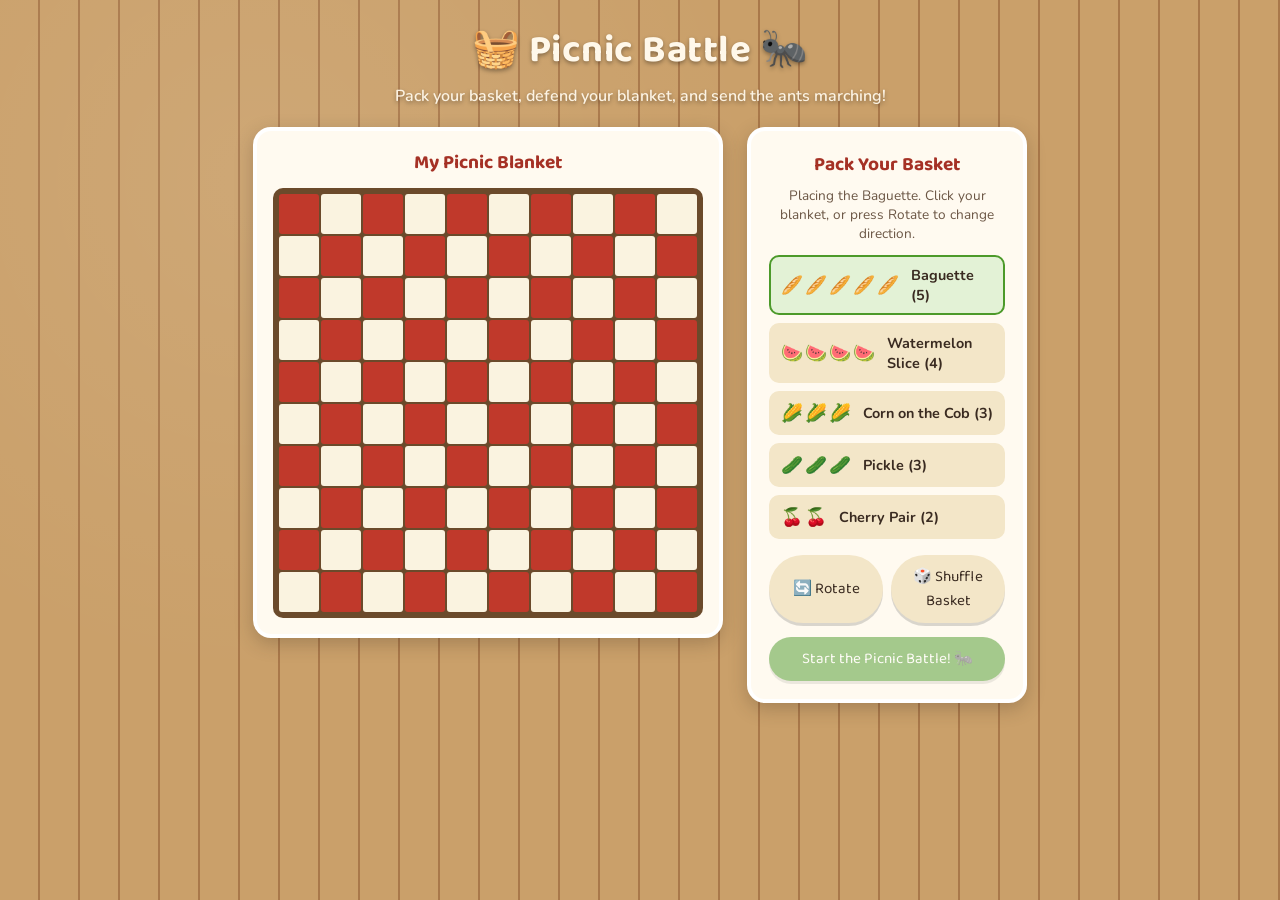
==== index.html @ 6960a605 "Add Picnic Battle: a picnic-themed Battleship game vs AI Solo player vs computer opponent, static HT" ====
<!doctype html>
<html lang="en">
<head>
  <meta charset="UTF-8" />
  <meta name="viewport" content="width=device-width, initial-scale=1.0" />
  <title>Picnic Battle</title>
  <link rel="icon" href="data:image/svg+xml,<svg xmlns=%22http://www.w3.org/2000/svg%22 viewBox=%220 0 100 100%22><text y=%22.9em%22 font-size=%2290%22>🧺</text></svg>" />
  <link rel="preconnect" href="https://fonts.googleapis.com" />
  <link rel="preconnect" href="https://fonts.gstatic.com" crossorigin />
  <link href="https://fonts.googleapis.com/css2?family=Baloo+2:wght@500;700;800&family=Nunito:wght@400;600;700&display=swap" rel="stylesheet" />
  <link rel="stylesheet" href="css/style.css" />
</head>
<body>
  <div class="app">
    <header class="app-header">
      <h1>🧺 Picnic Battle 🐜</h1>
      <p class="tagline">Pack your basket, defend your blanket, and send the ants marching!</p>
    </header>

    <!-- ================= PLACEMENT SCREEN ================= -->
    <section id="placement-screen" class="screen">
      <div class="placement-layout">
        <div class="board-panel">
          <h2>My Picnic Blanket</h2>
          <div id="placement-board" class="board" aria-label="Your picnic blanket, place your food"></div>
        </div>

        <div class="ship-tray-panel">
          <h2>Pack Your Basket</h2>
          <p class="panel-hint" id="placement-hint">Pick a food below, then click your blanket to set it down.</p>
          <ul id="ship-tray" class="ship-tray"></ul>

          <div class="placement-controls">
            <button id="rotate-btn" class="btn" type="button">🔄 Rotate</button>
            <button id="randomize-btn" class="btn" type="button">🎲 Shuffle Basket</button>
          </div>
          <button id="start-battle-btn" class="btn btn-primary btn-block" type="button" disabled>
            Start the Picnic Battle! 🐜
          </button>
        </div>
      </div>
    </section>

    <!-- ================= BATTLE SCREEN ================= -->
    <section id="battle-screen" class="screen hidden">
      <div id="status-bar" class="status-bar">
        <span id="status-text">Your move — send in the ants!</span>
      </div>

      <div class="battle-layout">
        <div class="board-panel">
          <h2>My Picnic Blanket</h2>
          <ul id="player-fleet" class="fleet-status"></ul>
          <div id="player-board" class="board board-small" aria-label="Your picnic blanket"></div>
        </div>

        <div class="board-panel">
          <h2>Enemy Picnic Blanket</h2>
          <ul id="enemy-fleet" class="fleet-status"></ul>
          <div id="enemy-board" class="board board-small" aria-label="Enemy picnic blanket, click to attack"></div>
        </div>
      </div>

      <button id="restart-btn" class="btn btn-secondary" type="button">↺ New Picnic</button>
    </section>

    <!-- ================= GAME OVER MODAL ================= -->
    <div id="gameover-modal" class="modal hidden">
      <div class="modal-content">
        <h2 id="gameover-title"></h2>
        <p id="gameover-message"></p>
        <button id="play-again-btn" class="btn btn-primary" type="button">Play Again</button>
      </div>
    </div>

    <div id="toast-container" class="toast-container" aria-live="polite"></div>
  </div>

  <script src="js/game.js"></script>
</body>
</html>
---- css/style.css ----
/* ===================== Picnic Battle — styles ===================== */

:root {
  --gingham-red: #c0392b;
  --gingham-red-dark: #a53125;
  --gingham-cream: #faf3e0;
  --wood: #caa06a;
  --wood-dark: #a9784a;
  --ink: #3a2b21;
  --accent: #4c9a2a;
  --accent-dark: #397a1f;
  --danger: #d64545;
  --panel-bg: #fffaf0;
  --shadow: 0 6px 18px rgba(58, 43, 33, 0.25);
  font-size: 16px;
}

* {
  box-sizing: border-box;
}

body {
  margin: 0;
  min-height: 100vh;
  font-family: "Nunito", sans-serif;
  color: var(--ink);
  background:
    radial-gradient(circle at 20% 20%, rgba(255, 255, 255, 0.08), transparent 40%),
    repeating-linear-gradient(
      90deg,
      var(--wood) 0px,
      var(--wood) 38px,
      var(--wood-dark) 38px,
      var(--wood-dark) 40px
    );
  background-attachment: fixed;
}

.app {
  max-width: 1100px;
  margin: 0 auto;
  padding: 20px 16px 60px;
}

.app-header {
  text-align: center;
  color: #fff8ea;
  text-shadow: 0 2px 4px rgba(0, 0, 0, 0.35);
  margin-bottom: 20px;
}

.app-header h1 {
  font-family: "Baloo 2", sans-serif;
  font-size: 2.4rem;
  margin: 0 0 4px;
  letter-spacing: 0.5px;
}

.tagline {
  margin: 0;
  font-weight: 600;
  opacity: 0.95;
}

.screen.hidden {
  display: none;
}

/* ---------- Panels & layout ---------- */

.placement-layout,
.battle-layout {
  display: flex;
  flex-wrap: wrap;
  gap: 24px;
  justify-content: center;
  align-items: flex-start;
}

.board-panel {
  background: var(--panel-bg);
  border-radius: 18px;
  padding: 16px;
  box-shadow: var(--shadow);
  border: 4px solid #fff;
}

.board-panel h2 {
  font-family: "Baloo 2", sans-serif;
  margin: 0 0 10px;
  text-align: center;
  font-size: 1.2rem;
  color: var(--gingham-red-dark);
}

.ship-tray-panel {
  background: var(--panel-bg);
  border-radius: 18px;
  padding: 18px;
  box-shadow: var(--shadow);
  border: 4px solid #fff;
  width: 280px;
}

.ship-tray-panel h2 {
  font-family: "Baloo 2", sans-serif;
  margin: 0 0 6px;
  text-align: center;
  font-size: 1.2rem;
  color: var(--gingham-red-dark);
}

.panel-hint {
  text-align: center;
  font-size: 0.85rem;
  margin: 0 0 12px;
  min-height: 2.4em;
  color: #6b5644;
}

/* ---------- Board grid ---------- */

.board {
  --cell: 40px;
  display: grid;
  grid-template-columns: repeat(10, var(--cell));
  grid-template-rows: repeat(10, var(--cell));
  gap: 2px;
  background: #6b4a2b;
  padding: 6px;
  border-radius: 10px;
  user-select: none;
}

.board-small {
  --cell: 34px;
}

.cell {
  width: var(--cell);
  height: var(--cell);
  display: flex;
  align-items: center;
  justify-content: center;
  position: relative;
  font-size: calc(var(--cell) * 0.55);
  border: none;
  padding: 0;
  cursor: pointer;
  border-radius: 3px;
  transition: filter 0.15s ease, transform 0.1s ease;
}

.cell.checker-a {
  background: var(--gingham-red);
}

.cell.checker-b {
  background: var(--gingham-cream);
}

.cell:hover:not(.disabled):not(.attacked) {
  filter: brightness(1.12);
}

.cell.disabled,
.cell.attacked {
  cursor: default;
}

/* ship preview / placement */

.cell.ship-here {
  background: #e7c98a;
  box-shadow: inset 0 0 0 2px #b98a3e;
}

.cell.preview-ok {
  background: #bfe3a4 !important;
}

.cell.preview-bad {
  background: #f2a9a9 !important;
}

/* attack results */

.cell.miss {
  background: #d7e6ef;
}

.cell.hit {
  background: #e77c6a;
  animation: shake 0.35s ease;
}

.cell.sunk {
  background: #c65c4c;
}

.cell .mark {
  pointer-events: none;
  filter: drop-shadow(0 1px 1px rgba(0, 0, 0, 0.25));
}

.cell .mark.ant {
  font-size: calc(var(--cell) * 0.45);
}

@keyframes shake {
  0%, 100% { transform: translate(0, 0); }
  25% { transform: translate(-2px, 1px); }
  50% { transform: translate(2px, -1px); }
  75% { transform: translate(-1px, -1px); }
}

/* ---------- Ship tray (placement) ---------- */

.ship-tray {
  list-style: none;
  margin: 0 0 16px;
  padding: 0;
  display: flex;
  flex-direction: column;
  gap: 8px;
}

.ship-tray-item {
  display: flex;
  align-items: center;
  gap: 10px;
  padding: 8px 10px;
  border-radius: 10px;
  background: #f3e6c8;
  border: 2px solid transparent;
  cursor: pointer;
  font-weight: 700;
  font-family: "Nunito", sans-serif;
}

.ship-tray-item .emoji-row {
  letter-spacing: 2px;
  font-size: 1.1rem;
}

.ship-tray-item .name {
  flex: 1;
  font-size: 0.9rem;
}

.ship-tray-item.selected {
  border-color: var(--accent);
  background: #e3f2d6;
}

.ship-tray-item.placed {
  opacity: 0.45;
  cursor: default;
  text-decoration: line-through;
}

/* ---------- Buttons ---------- */

.btn {
  font-family: "Baloo 2", sans-serif;
  font-size: 0.95rem;
  border: none;
  border-radius: 999px;
  padding: 10px 16px;
  cursor: pointer;
  background: #f3e6c8;
  color: var(--ink);
  box-shadow: 0 3px 0 rgba(0, 0, 0, 0.15);
  transition: transform 0.08s ease, filter 0.15s ease;
}

.btn:hover:not(:disabled) {
  filter: brightness(1.06);
}

.btn:active:not(:disabled) {
  transform: translateY(2px);
  box-shadow: 0 1px 0 rgba(0, 0, 0, 0.15);
}

.btn:disabled {
  opacity: 0.5;
  cursor: not-allowed;
}

.btn-primary {
  background: var(--accent);
  color: #fff;
}

.btn-primary:hover:not(:disabled) {
  background: var(--accent-dark);
}

.btn-secondary {
  background: var(--gingham-red);
  color: #fff;
  display: block;
  margin: 22px auto 0;
}

.btn-block {
  display: block;
  width: 100%;
  margin-top: 14px;
}

.placement-controls {
  display: flex;
  gap: 8px;
}

.placement-controls .btn {
  flex: 1;
}

/* ---------- Battle status & fleet ---------- */

.status-bar {
  text-align: center;
  margin: 0 auto 18px;
  max-width: 520px;
  background: #fff8ea;
  border-radius: 999px;
  padding: 10px 18px;
  box-shadow: var(--shadow);
  font-weight: 700;
  font-family: "Baloo 2", sans-serif;
  color: var(--gingham-red-dark);
}

.fleet-status {
  list-style: none;
  display: flex;
  justify-content: center;
  gap: 8px;
  padding: 0;
  margin: 0 0 10px;
  font-size: 1.3rem;
}

.fleet-status li {
  opacity: 1;
  transition: opacity 0.2s ease;
}

.fleet-status li.sunk-item {
  opacity: 0.25;
  filter: grayscale(1);
}

.fleet-status li.unknown {
  filter: grayscale(1) brightness(1.6);
}

/* ---------- Toasts ---------- */

.toast-container {
  position: fixed;
  top: 16px;
  left: 50%;
  transform: translateX(-50%);
  display: flex;
  flex-direction: column;
  gap: 8px;
  z-index: 50;
  pointer-events: none;
}

.toast {
  background: #3a2b21;
  color: #fff8ea;
  padding: 10px 18px;
  border-radius: 999px;
  font-weight: 700;
  box-shadow: var(--shadow);
  animation: toast-in 0.25s ease, toast-out 0.4s ease 2.6s forwards;
  white-space: nowrap;
}

@keyframes toast-in {
  from { opacity: 0; transform: translateY(-12px); }
  to { opacity: 1; transform: translateY(0); }
}

@keyframes toast-out {
  from { opacity: 1; }
  to { opacity: 0; transform: translateY(-8px); }
}

/* ---------- Modal ---------- */

.modal {
  position: fixed;
  inset: 0;
  background: rgba(58, 43, 33, 0.6);
  display: flex;
  align-items: center;
  justify-content: center;
  z-index: 100;
}

.modal.hidden {
  display: none;
}

.modal-content {
  background: var(--panel-bg);
  border-radius: 18px;
  padding: 32px;
  text-align: center;
  max-width: 340px;
  box-shadow: var(--shadow);
  border: 4px solid #fff;
}

.modal-content h2 {
  font-family: "Baloo 2", sans-serif;
  margin-top: 0;
  color: var(--gingham-red-dark);
}

/* ---------- Responsive ---------- */

@media (max-width: 720px) {
  :root {
    font-size: 14px;
  }
  .board {
    --cell: 30px;
  }
  .board-small {
    --cell: 26px;
  }
  .ship-tray-panel {
    width: 100%;
    max-width: 340px;
  }
}
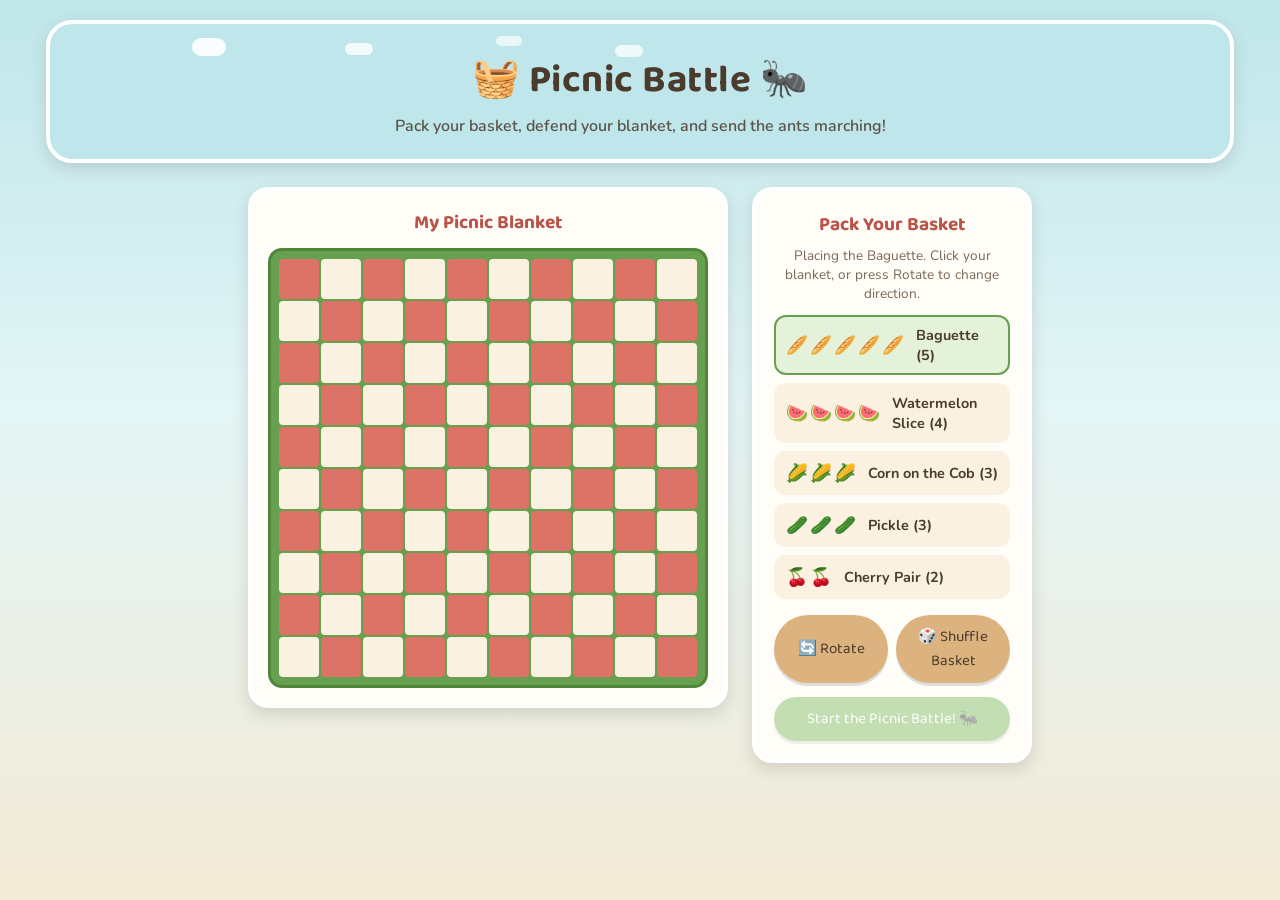
==== commit 3eeff011: "Replace toast popups with a chat-style Ant Chatter log - Battle events now stream into a scrolling s" ====
--- a/index.html
+++ b/index.html
@@ -59,6 +59,11 @@
           <ul id="enemy-fleet" class="fleet-status"></ul>
           <div id="enemy-board" class="board board-small" aria-label="Enemy picnic blanket, click to attack"></div>
         </div>
+
+        <div class="board-panel log-panel">
+          <h2>🐜 Ant Chatter</h2>
+          <div id="battle-log" class="battle-log" aria-live="polite"></div>
+        </div>
       </div>
 
       <button id="restart-btn" class="btn btn-secondary" type="button">↺ New Picnic</button>
@@ -73,7 +78,6 @@
       </div>
     </div>
 
-    <div id="toast-container" class="toast-container" aria-live="polite"></div>
   </div>
 
   <script src="js/game.js"></script>
--- a/css/style.css
+++ b/css/style.css
@@ -1,17 +1,31 @@
 /* ===================== Picnic Battle — styles ===================== */
+/* Palette matched to the ForgeCore "Snack Attack" toy: matte pastel sky-blue
+   lid, grass-green tray, soft coral-red gingham on cream, wicker-basket tan. */
 
 :root {
-  --gingham-red: #c0392b;
-  --gingham-red-dark: #a53125;
-  --gingham-cream: #faf3e0;
-  --wood: #caa06a;
-  --wood-dark: #a9784a;
-  --ink: #3a2b21;
-  --accent: #4c9a2a;
-  --accent-dark: #397a1f;
-  --danger: #d64545;
-  --panel-bg: #fffaf0;
-  --shadow: 0 6px 18px rgba(58, 43, 33, 0.25);
+  --sky-blue: #bfe6ea;
+  --sky-blue-soft: #e3f5f6;
+  --cloud-white: #ffffff;
+
+  --grass-green: #8bc172;
+  --grass-green-dark: #67a04e;
+  --grass-green-darker: #4f8639;
+
+  --gingham-red: #dd7267;
+  --gingham-red-dark: #bb5348;
+  --gingham-cream: #faf1e1;
+
+  --basket-tan: #dcb37e;
+  --basket-tan-dark: #b98a54;
+
+  --ant-dark: #4a3c2f;
+  --ant-red: #d6473d;
+
+  --ink: #4a3b2c;
+  --ink-soft: #7a6754;
+
+  --panel-bg: #fffdf8;
+  --shadow: 0 6px 16px rgba(74, 59, 44, 0.16);
   font-size: 16px;
 }
 
@@ -24,29 +38,45 @@
   min-height: 100vh;
   font-family: "Nunito", sans-serif;
   color: var(--ink);
-  background:
-    radial-gradient(circle at 20% 20%, rgba(255, 255, 255, 0.08), transparent 40%),
-    repeating-linear-gradient(
-      90deg,
-      var(--wood) 0px,
-      var(--wood) 38px,
-      var(--wood-dark) 38px,
-      var(--wood-dark) 40px
-    );
+  background: linear-gradient(180deg, var(--sky-blue) 0%, var(--sky-blue-soft) 45%, #f3ead6 100%);
   background-attachment: fixed;
 }
 
 .app {
-  max-width: 1100px;
+  max-width: 1220px;
   margin: 0 auto;
   padding: 20px 16px 60px;
 }
 
+/* ---------- Header (mimics the toy's blue lid, with little clouds) ---------- */
+
 .app-header {
-  text-align: center;
-  color: #fff8ea;
-  text-shadow: 0 2px 4px rgba(0, 0, 0, 0.35);
-  margin-bottom: 20px;
+  position: relative;
+  text-align: center;
+  color: var(--ink);
+  background: var(--sky-blue);
+  border: 4px solid #fff;
+  border-radius: 26px;
+  padding: 26px 20px 22px;
+  margin-bottom: 24px;
+  box-shadow: var(--shadow);
+  overflow: hidden;
+}
+
+.app-header::before {
+  content: "";
+  position: absolute;
+  top: 14px;
+  left: 12%;
+  width: 34px;
+  height: 18px;
+  background: var(--cloud-white);
+  border-radius: 50px;
+  opacity: 0.9;
+  box-shadow:
+    150px 2px 0 -3px rgba(255, 255, 255, 0.9),
+    300px -6px 0 -4px rgba(255, 255, 255, 0.75),
+    420px 4px 0 -3px rgba(255, 255, 255, 0.85);
 }
 
 .app-header h1 {
@@ -54,12 +84,14 @@
   font-size: 2.4rem;
   margin: 0 0 4px;
   letter-spacing: 0.5px;
+  position: relative;
 }
 
 .tagline {
   margin: 0;
   font-weight: 600;
-  opacity: 0.95;
+  opacity: 0.85;
+  position: relative;
 }
 
 .screen.hidden {
@@ -79,7 +111,7 @@
 
 .board-panel {
   background: var(--panel-bg);
-  border-radius: 18px;
+  border-radius: 20px;
   padding: 16px;
   box-shadow: var(--shadow);
   border: 4px solid #fff;
@@ -95,7 +127,7 @@
 
 .ship-tray-panel {
   background: var(--panel-bg);
-  border-radius: 18px;
+  border-radius: 20px;
   padding: 18px;
   box-shadow: var(--shadow);
   border: 4px solid #fff;
@@ -115,10 +147,10 @@
   font-size: 0.85rem;
   margin: 0 0 12px;
   min-height: 2.4em;
-  color: #6b5644;
-}
-
-/* ---------- Board grid ---------- */
+  color: var(--ink-soft);
+}
+
+/* ---------- Board grid (sits in a "grass tray" like the toy) ---------- */
 
 .board {
   --cell: 40px;
@@ -126,9 +158,10 @@
   grid-template-columns: repeat(10, var(--cell));
   grid-template-rows: repeat(10, var(--cell));
   gap: 2px;
-  background: #6b4a2b;
-  padding: 6px;
-  border-radius: 10px;
+  background: var(--grass-green-dark);
+  padding: 8px;
+  border-radius: 14px;
+  border: 3px solid var(--grass-green-darker);
   user-select: none;
 }
 
@@ -147,7 +180,7 @@
   border: none;
   padding: 0;
   cursor: pointer;
-  border-radius: 3px;
+  border-radius: 4px;
   transition: filter 0.15s ease, transform 0.1s ease;
 }
 
@@ -160,7 +193,7 @@
 }
 
 .cell:hover:not(.disabled):not(.attacked) {
-  filter: brightness(1.12);
+  filter: brightness(1.1);
 }
 
 .cell.disabled,
@@ -171,40 +204,65 @@
 /* ship preview / placement */
 
 .cell.ship-here {
-  background: #e7c98a;
-  box-shadow: inset 0 0 0 2px #b98a3e;
+  background: var(--basket-tan);
+  box-shadow: inset 0 0 0 2px var(--basket-tan-dark);
 }
 
 .cell.preview-ok {
-  background: #bfe3a4 !important;
+  background: #cfe8ba !important;
 }
 
 .cell.preview-bad {
-  background: #f2a9a9 !important;
+  background: #f2b3ac !important;
 }
 
 /* attack results */
 
 .cell.miss {
-  background: #d7e6ef;
+  background: #d9edf0;
 }
 
 .cell.hit {
-  background: #e77c6a;
+  background: #f3ada4;
   animation: shake 0.35s ease;
 }
 
 .cell.sunk {
-  background: #c65c4c;
-}
-
-.cell .mark {
+  background: #e2857a;
+}
+
+.cell .food-emoji {
   pointer-events: none;
-  filter: drop-shadow(0 1px 1px rgba(0, 0, 0, 0.25));
-}
-
-.cell .mark.ant {
-  font-size: calc(var(--cell) * 0.45);
+}
+
+.ant-icon {
+  pointer-events: none;
+  display: inline-flex;
+  width: 62%;
+  height: 62%;
+  filter: drop-shadow(0 1px 1px rgba(0, 0, 0, 0.2));
+}
+
+.ant-icon svg {
+  width: 100%;
+  height: 100%;
+  display: block;
+}
+
+.ant-icon.ant-miss {
+  color: var(--ant-dark);
+}
+
+.ant-icon.ant-hit {
+  color: var(--ant-red);
+}
+
+.ant-icon.ant-badge {
+  position: absolute;
+  width: 34%;
+  height: 34%;
+  bottom: 1px;
+  right: 1px;
 }
 
 @keyframes shake {
@@ -230,8 +288,8 @@
   align-items: center;
   gap: 10px;
   padding: 8px 10px;
-  border-radius: 10px;
-  background: #f3e6c8;
+  border-radius: 12px;
+  background: var(--gingham-cream);
   border: 2px solid transparent;
   cursor: pointer;
   font-weight: 700;
@@ -249,8 +307,8 @@
 }
 
 .ship-tray-item.selected {
-  border-color: var(--accent);
-  background: #e3f2d6;
+  border-color: var(--grass-green-dark);
+  background: #e5f2da;
 }
 
 .ship-tray-item.placed {
@@ -268,9 +326,9 @@
   border-radius: 999px;
   padding: 10px 16px;
   cursor: pointer;
-  background: #f3e6c8;
+  background: var(--basket-tan);
   color: var(--ink);
-  box-shadow: 0 3px 0 rgba(0, 0, 0, 0.15);
+  box-shadow: 0 3px 0 rgba(0, 0, 0, 0.12);
   transition: transform 0.08s ease, filter 0.15s ease;
 }
 
@@ -280,7 +338,7 @@
 
 .btn:active:not(:disabled) {
   transform: translateY(2px);
-  box-shadow: 0 1px 0 rgba(0, 0, 0, 0.15);
+  box-shadow: 0 1px 0 rgba(0, 0, 0, 0.12);
 }
 
 .btn:disabled {
@@ -289,12 +347,12 @@
 }
 
 .btn-primary {
-  background: var(--accent);
+  background: var(--grass-green);
   color: #fff;
 }
 
 .btn-primary:hover:not(:disabled) {
-  background: var(--accent-dark);
+  background: var(--grass-green-dark);
 }
 
 .btn-secondary {
@@ -325,7 +383,7 @@
   text-align: center;
   margin: 0 auto 18px;
   max-width: 520px;
-  background: #fff8ea;
+  background: var(--panel-bg);
   border-radius: 999px;
   padding: 10px 18px;
   box-shadow: var(--shadow);
@@ -350,47 +408,71 @@
 }
 
 .fleet-status li.sunk-item {
-  opacity: 0.25;
+  opacity: 0.3;
   filter: grayscale(1);
 }
 
 .fleet-status li.unknown {
-  filter: grayscale(1) brightness(1.6);
-}
-
-/* ---------- Toasts ---------- */
-
-.toast-container {
-  position: fixed;
-  top: 16px;
-  left: 50%;
-  transform: translateX(-50%);
+  filter: grayscale(1) brightness(1.5);
+}
+
+/* ---------- Battle log (chat-style sidebar) ---------- */
+
+.log-panel {
+  width: 260px;
+  display: flex;
+  flex-direction: column;
+}
+
+.battle-log {
+  flex: 1;
+  height: 420px;
+  overflow-y: auto;
   display: flex;
   flex-direction: column;
   gap: 8px;
-  z-index: 50;
-  pointer-events: none;
-}
-
-.toast {
-  background: #3a2b21;
-  color: #fff8ea;
-  padding: 10px 18px;
-  border-radius: 999px;
+  padding: 4px 6px 4px 4px;
+  scrollbar-width: thin;
+  scrollbar-color: var(--basket-tan) transparent;
+}
+
+.log-entry {
+  max-width: 88%;
+  padding: 8px 12px;
+  border-radius: 14px;
+  font-size: 0.82rem;
+  line-height: 1.35;
+  animation: log-in 0.2s ease;
+}
+
+.log-entry.player {
+  align-self: flex-end;
+  background: #e5f2da;
+  border: 1px solid #cfe8ba;
+  border-bottom-right-radius: 4px;
+}
+
+.log-entry.enemy {
+  align-self: flex-start;
+  background: var(--gingham-cream);
+  border: 1px solid #f0d9bd;
+  border-bottom-left-radius: 4px;
+}
+
+.log-entry.event {
+  align-self: center;
+  max-width: 100%;
+  text-align: center;
+  font-family: "Baloo 2", sans-serif;
   font-weight: 700;
-  box-shadow: var(--shadow);
-  animation: toast-in 0.25s ease, toast-out 0.4s ease 2.6s forwards;
-  white-space: nowrap;
-}
-
-@keyframes toast-in {
-  from { opacity: 0; transform: translateY(-12px); }
+  color: var(--gingham-red-dark);
+  background: #fbe4d8;
+  border: 1px solid #f2c3ac;
+}
+
+@keyframes log-in {
+  from { opacity: 0; transform: translateY(6px); }
   to { opacity: 1; transform: translateY(0); }
-}
-
-@keyframes toast-out {
-  from { opacity: 1; }
-  to { opacity: 0; transform: translateY(-8px); }
 }
 
 /* ---------- Modal ---------- */
@@ -398,7 +480,7 @@
 .modal {
   position: fixed;
   inset: 0;
-  background: rgba(58, 43, 33, 0.6);
+  background: rgba(74, 59, 44, 0.55);
   display: flex;
   align-items: center;
   justify-content: center;
@@ -411,7 +493,7 @@
 
 .modal-content {
   background: var(--panel-bg);
-  border-radius: 18px;
+  border-radius: 20px;
   padding: 32px;
   text-align: center;
   max-width: 340px;
@@ -427,6 +509,19 @@
 
 /* ---------- Responsive ---------- */
 
+/* Between the full three-across layout and the small-screen stack: keep the
+   two boards full-size side by side and let the log span underneath rather
+   than awkwardly wrapping to its own half-empty row. */
+@media (max-width: 1180px) {
+  .log-panel {
+    width: 100%;
+    max-width: 864px;
+  }
+  .battle-log {
+    height: 220px;
+  }
+}
+
 @media (max-width: 720px) {
   :root {
     font-size: 14px;
@@ -437,8 +532,12 @@
   .board-small {
     --cell: 26px;
   }
-  .ship-tray-panel {
+  .ship-tray-panel,
+  .log-panel {
     width: 100%;
     max-width: 340px;
   }
-}
+  .battle-log {
+    height: 220px;
+  }
+}
